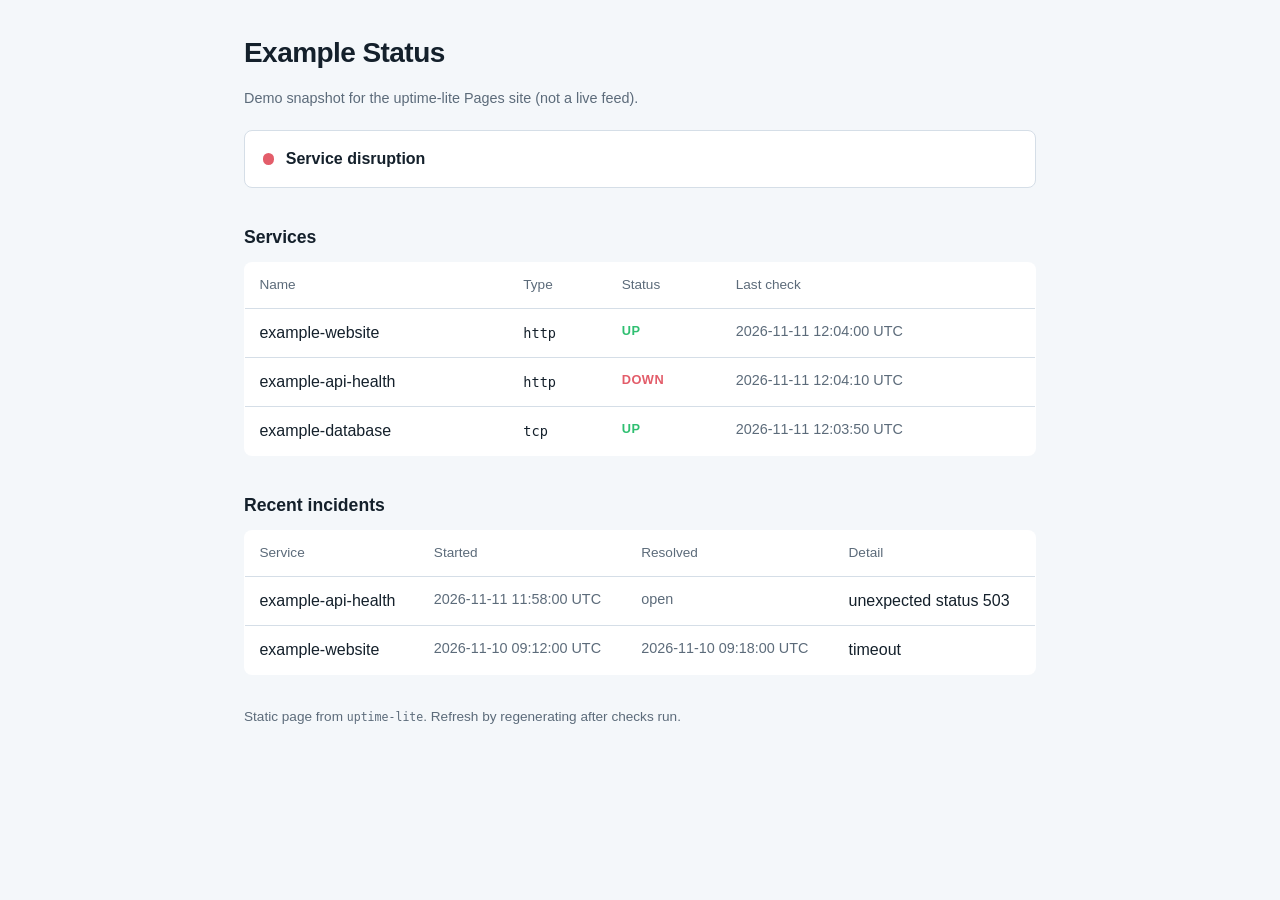
==== site/status/index.html @ f2ccf260 "feat: add alerts, status page, Pages site and QA for v0.1.0 Ship Telegram/webhook alerts, static sta" ====
<!doctype html>
<html lang="en">
<head>
  <meta charset="utf-8" />
  <meta name="viewport" content="width=device-width, initial-scale=1" />
  <title>Example Status</title>
  <meta name="description" content="Example public status page generated by uptime-lite" />
  <style>
    :root {
      --bg: #0f1419;
      --panel: #171e26;
      --text: #e7eef5;
      --muted: #8b9aab;
      --up: #2fbf71;
      --down: #e35d6a;
      --line: #2a3542;
      --accent: #3db8a8;
      font-family: "IBM Plex Sans", "Segoe UI", sans-serif;
    }
    @media (prefers-color-scheme: light) {
      :root {
        --bg: #f4f7fa;
        --panel: #ffffff;
        --text: #14202b;
        --muted: #5c6b7a;
        --line: #d5dee7;
      }
    }
    * { box-sizing: border-box; }
    body {
      margin: 0;
      background: var(--bg);
      color: var(--text);
      line-height: 1.5;
    }
    main { max-width: 52rem; margin: 0 auto; padding: 2rem 1.25rem 4rem; }
    h1 { font-size: 1.75rem; margin: 0 0 0.5rem; letter-spacing: -0.02em; }
    .banner {
      display: flex; align-items: center; gap: 0.75rem;
      padding: 1rem 1.1rem; border-radius: 0.5rem;
      background: var(--panel); border: 1px solid var(--line); margin: 1.25rem 0 2rem;
    }
    .dot { width: 0.7rem; height: 0.7rem; border-radius: 50%; }
    .dot.up { background: var(--up); }
    .dot.down { background: var(--down); }
    table { width: 100%; border-collapse: collapse; background: var(--panel);
      border: 1px solid var(--line); border-radius: 0.5rem; overflow: hidden; }
    th, td { text-align: left; padding: 0.75rem 0.9rem; border-bottom: 1px solid var(--line);
      vertical-align: top; }
    th { color: var(--muted); font-weight: 500; font-size: 0.85rem; }
    tr:last-child td { border-bottom: none; }
    .status {
      font-weight: 600; text-transform: uppercase; font-size: 0.8rem; letter-spacing: 0.04em;
    }
    .status.up { color: var(--up); }
    .status.down { color: var(--down); }
    .muted { color: var(--muted); font-size: 0.9rem; }
    h2 { font-size: 1.1rem; margin: 2.25rem 0 0.75rem; }
    footer { margin-top: 2rem; color: var(--muted); font-size: 0.85rem; }
    code { font-family: "IBM Plex Mono", Consolas, monospace; font-size: 0.85em; }
  </style>
</head>
<body>
  <main>
    <h1>Example Status</h1>
    <p class="muted">Demo snapshot for the uptime-lite Pages site (not a live feed).</p>
    <div class="banner" role="status">
      <span class="dot down" aria-hidden="true"></span>
      <strong>Service disruption</strong>
    </div>
    <h2>Services</h2>
    <table>
      <thead>
        <tr><th>Name</th><th>Type</th><th>Status</th><th>Last check</th></tr>
      </thead>
      <tbody>
        <tr>
          <td>example-website</td>
          <td><code>http</code></td>
          <td class="status up">up</td>
          <td class="muted">2026-11-11 12:04:00 UTC</td>
        </tr>
        <tr>
          <td>example-api-health</td>
          <td><code>http</code></td>
          <td class="status down">down</td>
          <td class="muted">2026-11-11 12:04:10 UTC</td>
        </tr>
        <tr>
          <td>example-database</td>
          <td><code>tcp</code></td>
          <td class="status up">up</td>
          <td class="muted">2026-11-11 12:03:50 UTC</td>
        </tr>
      </tbody>
    </table>
    <h2>Recent incidents</h2>
    <table>
      <thead>
        <tr><th>Service</th><th>Started</th><th>Resolved</th><th>Detail</th></tr>
      </thead>
      <tbody>
        <tr>
          <td>example-api-health</td>
          <td class="muted">2026-11-11 11:58:00 UTC</td>
          <td class="muted">open</td>
          <td>unexpected status 503</td>
        </tr>
        <tr>
          <td>example-website</td>
          <td class="muted">2026-11-10 09:12:00 UTC</td>
          <td class="muted">2026-11-10 09:18:00 UTC</td>
          <td>timeout</td>
        </tr>
      </tbody>
    </table>
    <footer>
      Static page from <code>uptime-lite</code>.
      Refresh by regenerating after checks run.
    </footer>
  </main>
</body>
</html>
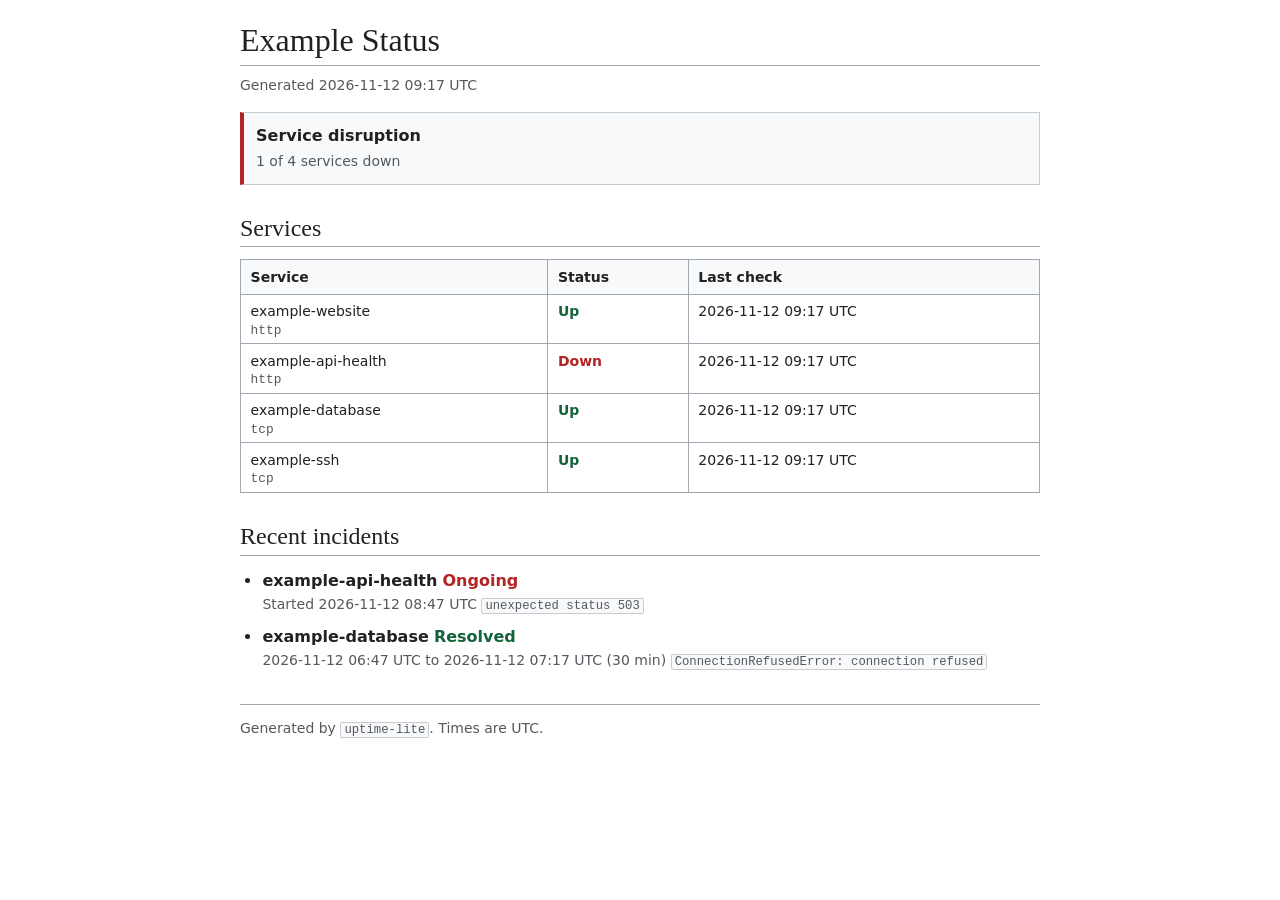
==== commit 619c66f1: "feat: rebuild Pages site on the shared plain style and restyle the status page" ====
--- a/site/status/index.html
+++ b/site/status/index.html
@@ -1,123 +1,85 @@
 <!doctype html>
 <html lang="en">
 <head>
-  <meta charset="utf-8" />
-  <meta name="viewport" content="width=device-width, initial-scale=1" />
-  <title>Example Status</title>
-  <meta name="description" content="Example public status page generated by uptime-lite" />
-  <style>
-    :root {
-      --bg: #0f1419;
-      --panel: #171e26;
-      --text: #e7eef5;
-      --muted: #8b9aab;
-      --up: #2fbf71;
-      --down: #e35d6a;
-      --line: #2a3542;
-      --accent: #3db8a8;
-      font-family: "IBM Plex Sans", "Segoe UI", sans-serif;
-    }
-    @media (prefers-color-scheme: light) {
-      :root {
-        --bg: #f4f7fa;
-        --panel: #ffffff;
-        --text: #14202b;
-        --muted: #5c6b7a;
-        --line: #d5dee7;
-      }
-    }
-    * { box-sizing: border-box; }
-    body {
-      margin: 0;
-      background: var(--bg);
-      color: var(--text);
-      line-height: 1.5;
-    }
-    main { max-width: 52rem; margin: 0 auto; padding: 2rem 1.25rem 4rem; }
-    h1 { font-size: 1.75rem; margin: 0 0 0.5rem; letter-spacing: -0.02em; }
-    .banner {
-      display: flex; align-items: center; gap: 0.75rem;
-      padding: 1rem 1.1rem; border-radius: 0.5rem;
-      background: var(--panel); border: 1px solid var(--line); margin: 1.25rem 0 2rem;
-    }
-    .dot { width: 0.7rem; height: 0.7rem; border-radius: 50%; }
-    .dot.up { background: var(--up); }
-    .dot.down { background: var(--down); }
-    table { width: 100%; border-collapse: collapse; background: var(--panel);
-      border: 1px solid var(--line); border-radius: 0.5rem; overflow: hidden; }
-    th, td { text-align: left; padding: 0.75rem 0.9rem; border-bottom: 1px solid var(--line);
-      vertical-align: top; }
-    th { color: var(--muted); font-weight: 500; font-size: 0.85rem; }
-    tr:last-child td { border-bottom: none; }
-    .status {
-      font-weight: 600; text-transform: uppercase; font-size: 0.8rem; letter-spacing: 0.04em;
-    }
-    .status.up { color: var(--up); }
-    .status.down { color: var(--down); }
-    .muted { color: var(--muted); font-size: 0.9rem; }
-    h2 { font-size: 1.1rem; margin: 2.25rem 0 0.75rem; }
-    footer { margin-top: 2rem; color: var(--muted); font-size: 0.85rem; }
-    code { font-family: "IBM Plex Mono", Consolas, monospace; font-size: 0.85em; }
-  </style>
+<meta charset="utf-8">
+<meta name="viewport" content="width=device-width, initial-scale=1">
+<title>Example Status</title>
+<meta name="description" content="Current status and recent incidents for Example Status">
+<style>
+:root {
+  --bg: #ffffff; --surface: #f8f9fa; --ink: #202122; --muted: #54595d;
+  --line: #a2a9b1; --line-soft: #c8ccd1; --ok: #14633a; --bad: #b32424;
+  --sans: system-ui, -apple-system, "Segoe UI", Roboto, "Helvetica Neue", Arial, sans-serif;
+  --serif: Georgia, "Times New Roman", Times, serif;
+  --mono: ui-monospace, Menlo, Consolas, "Liberation Mono", "Courier New", monospace;
+  color-scheme: light dark;
+}
+@media (prefers-color-scheme: dark) {
+  :root {
+    --bg: #101418; --surface: #1b2026; --ink: #eaecf0; --muted: #a2a9b1;
+    --line: #54595d; --line-soft: #3a4046; --ok: #7fd1a0; --bad: #ff9a8f;
+  }
+}
+*, *::before, *::after { box-sizing: border-box; }
+body { margin: 0; background: var(--bg); color: var(--ink); font: 1rem/1.6 var(--sans); overflow-wrap: break-word; }
+main { max-width: 52rem; margin: 0 auto; padding: 1.25rem 1rem 2.5rem; }
+h1, h2 { margin: 0; font-family: var(--serif); font-weight: 400; line-height: 1.3; border-bottom: 1px solid var(--line); }
+h1 { font-size: 2rem; padding-bottom: 0.2rem; }
+h2 { margin-top: 1.75rem; font-size: 1.5rem; padding-bottom: 0.15rem; }
+.meta { margin: 0.5rem 0 0; color: var(--muted); font-size: 0.875rem; }
+.banner { margin-top: 1rem; padding: 0.6rem 0.75rem; border: 1px solid var(--line-soft); border-left: 4px solid var(--muted); background: var(--surface); }
+.banner.up { border-left-color: var(--ok); }
+.banner.down { border-left-color: var(--bad); }
+.banner strong { display: block; }
+.banner span { color: var(--muted); font-size: 0.875rem; }
+.table-wrap { margin-top: 0.75rem; overflow-x: auto; }
+table { width: 100%; border-collapse: collapse; font-size: 0.875rem; }
+th, td { padding: 0.35rem 0.6rem; text-align: left; vertical-align: top; border: 1px solid var(--line); }
+th { background: var(--surface); white-space: nowrap; }
+.type { display: block; color: var(--muted); font: 0.8rem var(--mono); }
+.pill { font-weight: 700; white-space: nowrap; }
+.pill.up { color: var(--ok); }
+.pill.down { color: var(--bad); }
+.pill.unknown { color: var(--muted); }
+ul { margin: 0.75rem 0 0; padding-left: 1.4rem; }
+li + li { margin-top: 0.5rem; }
+li .detail { display: block; color: var(--muted); font-size: 0.875rem; }
+code { font: 0.875em var(--mono); background: var(--surface); border: 1px solid var(--line-soft); border-radius: 2px; padding: 0 0.25em; }
+.empty { margin: 0.75rem 0 0; color: var(--muted); }
+footer { margin-top: 2rem; padding-top: 0.75rem; border-top: 1px solid var(--line); color: var(--muted); font-size: 0.875rem; }
+</style>
 </head>
 <body>
-  <main>
-    <h1>Example Status</h1>
-    <p class="muted">Demo snapshot for the uptime-lite Pages site (not a live feed).</p>
-    <div class="banner" role="status">
-      <span class="dot down" aria-hidden="true"></span>
-      <strong>Service disruption</strong>
-    </div>
-    <h2>Services</h2>
-    <table>
-      <thead>
-        <tr><th>Name</th><th>Type</th><th>Status</th><th>Last check</th></tr>
-      </thead>
-      <tbody>
-        <tr>
-          <td>example-website</td>
-          <td><code>http</code></td>
-          <td class="status up">up</td>
-          <td class="muted">2026-11-11 12:04:00 UTC</td>
-        </tr>
-        <tr>
-          <td>example-api-health</td>
-          <td><code>http</code></td>
-          <td class="status down">down</td>
-          <td class="muted">2026-11-11 12:04:10 UTC</td>
-        </tr>
-        <tr>
-          <td>example-database</td>
-          <td><code>tcp</code></td>
-          <td class="status up">up</td>
-          <td class="muted">2026-11-11 12:03:50 UTC</td>
-        </tr>
-      </tbody>
-    </table>
-    <h2>Recent incidents</h2>
-    <table>
-      <thead>
-        <tr><th>Service</th><th>Started</th><th>Resolved</th><th>Detail</th></tr>
-      </thead>
-      <tbody>
-        <tr>
-          <td>example-api-health</td>
-          <td class="muted">2026-11-11 11:58:00 UTC</td>
-          <td class="muted">open</td>
-          <td>unexpected status 503</td>
-        </tr>
-        <tr>
-          <td>example-website</td>
-          <td class="muted">2026-11-10 09:12:00 UTC</td>
-          <td class="muted">2026-11-10 09:18:00 UTC</td>
-          <td>timeout</td>
-        </tr>
-      </tbody>
-    </table>
-    <footer>
-      Static page from <code>uptime-lite</code>.
-      Refresh by regenerating after checks run.
-    </footer>
-  </main>
+<main>
+<header>
+<h1>Example Status</h1>
+<p class="meta">Generated 2026-11-12 09:17 UTC</p>
+</header>
+<div class="banner down" role="status">
+<div><strong>Service disruption</strong><span>1 of 4 services down</span></div>
+</div>
+<section aria-labelledby="services-title">
+<h2 id="services-title">Services</h2>
+<div class="table-wrap">
+<table>
+<thead><tr><th scope="col">Service</th><th scope="col">Status</th><th scope="col">Last check</th></tr></thead>
+<tbody>
+<tr><td>example-website<span class="type">http</span></td><td><span class="pill up">Up</span></td><td>2026-11-12 09:17 UTC</td></tr>
+<tr><td>example-api-health<span class="type">http</span></td><td><span class="pill down">Down</span></td><td>2026-11-12 09:17 UTC</td></tr>
+<tr><td>example-database<span class="type">tcp</span></td><td><span class="pill up">Up</span></td><td>2026-11-12 09:17 UTC</td></tr>
+<tr><td>example-ssh<span class="type">tcp</span></td><td><span class="pill up">Up</span></td><td>2026-11-12 09:17 UTC</td></tr>
+</tbody>
+</table>
+</div>
+</section>
+<section aria-labelledby="incidents-title">
+<h2 id="incidents-title">Recent incidents</h2>
+<ul>
+<li><strong>example-api-health</strong> <span class="pill down">Ongoing</span><span class="detail">Started 2026-11-12 08:47 UTC <code>unexpected status 503</code></span></li>
+<li><strong>example-database</strong> <span class="pill up">Resolved</span><span class="detail">2026-11-12 06:47 UTC to 2026-11-12 07:17 UTC (30 min) <code>ConnectionRefusedError: connection refused</code></span></li>
+</ul>
+</section>
+<footer>Generated by <code>uptime-lite</code>. Times are UTC.</footer>
+</main>
 </body>
 </html>
